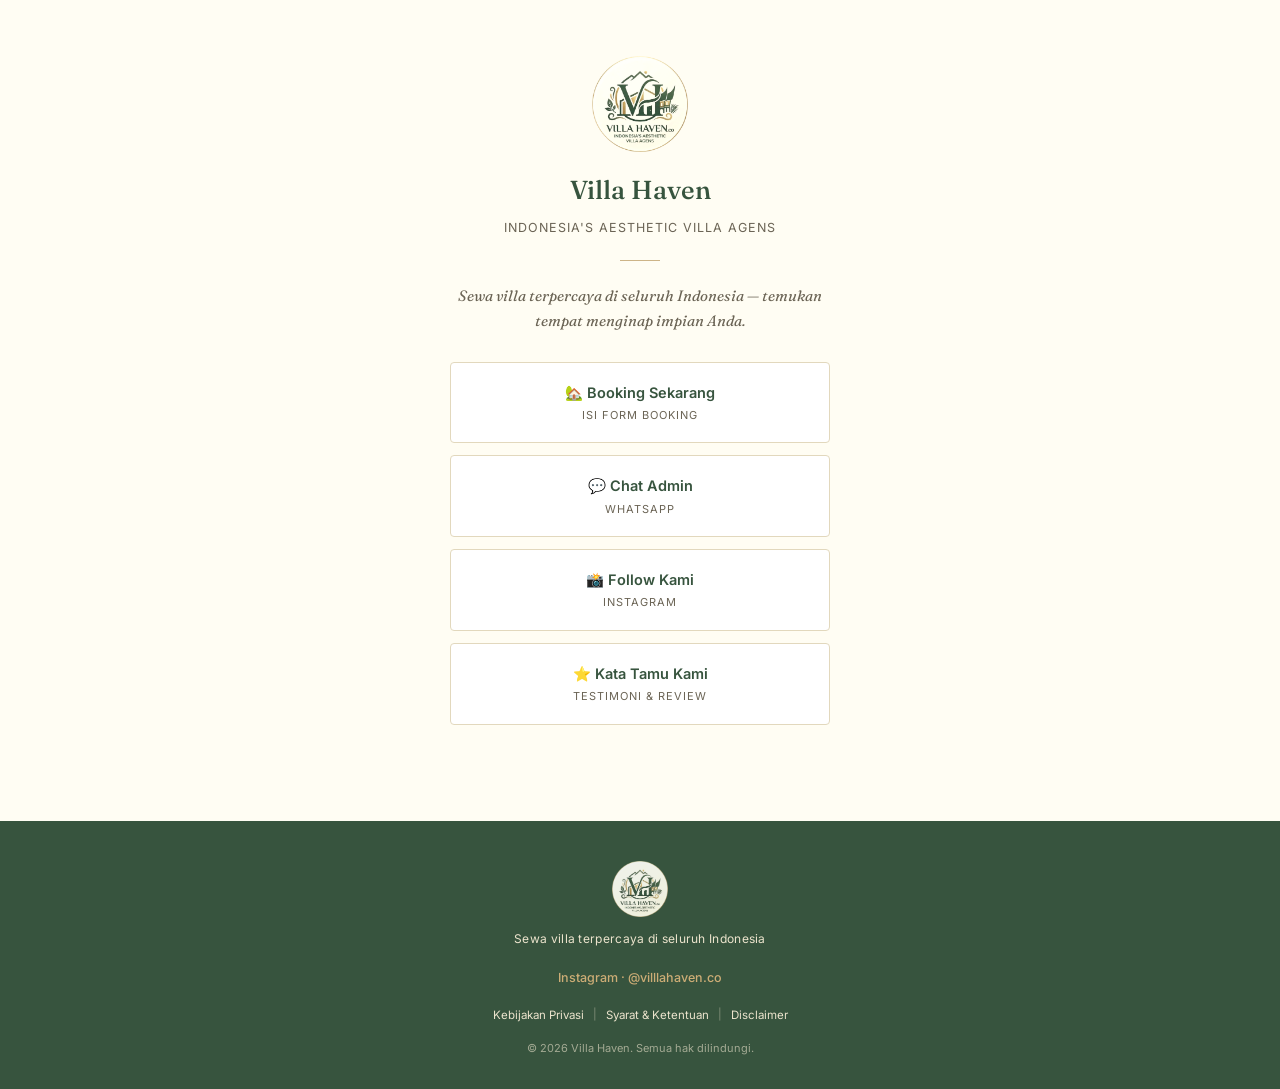
==== bio.html @ bc0345c0 "Add files via upload" ====
<!DOCTYPE html>
<html lang="id">
<head>
<meta charset="UTF-8">
<meta name="viewport" content="width=device-width, initial-scale=1.0">
<title>Villa Haven — Link</title>
<link rel="icon" href="logo.png">
<link rel="stylesheet" href="style.css">
</head>
<body>

<main class="bio-main">
  <img src="logo.png" alt="Villa Haven" class="logo">
  <h1>Villa Haven</h1>
  <p class="tagline">Indonesia's Aesthetic Villa Agens</p>
  <div class="divider"></div>
  <p class="statement">Sewa villa terpercaya di seluruh Indonesia — temukan tempat menginap impian Anda.</p>

  <div class="bio-links">
    <a href="index.html" class="bio-link">
      <span class="t">🏡 Booking Sekarang</span>
      <span class="s">Isi Form Booking</span>
    </a>

    <a href="#" id="linkWa" class="bio-link" target="_blank" rel="noopener noreferrer">
      <span class="t">💬 Chat Admin</span>
      <span class="s">WhatsApp</span>
    </a>

    <a href="#" id="linkIg" class="bio-link" target="_blank" rel="noopener noreferrer">
      <span class="t">📸 Follow Kami</span>
      <span class="s">Instagram</span>
    </a>

    <a href="testimoni.html" class="bio-link">
      <span class="t">⭐ Kata Tamu Kami</span>
      <span class="s">Testimoni &amp; Review</span>
    </a>
  </div>
</main>

<div id="global-footer"></div>

<script src="config.js"></script>
<script src="footer.js"></script>
<script>
  document.getElementById('linkWa').href =
    'https://wa.me/' + CONFIG.nomorWhatsApp + '?text=' + encodeURIComponent('Halo Villa Haven, saya mau tanya-tanya dulu.');
  document.getElementById('linkIg').href = 'https://instagram.com/' + CONFIG.instagramUsername;
</script>

</body>
</html>
---- style.css ----
/* ============================================================
   VILLA HAVEN — Gaya Situs
   ============================================================ */

@import url('https://fonts.googleapis.com/css2?family=Fraunces:opsz,wght@9..144,400;9..144,500;9..144,600&family=Inter:wght@400;500;600&display=swap');

:root {
  --hijau-tua: #37543e;
  --hijau-tua-2: #446852;
  --pasir: #fffdf3;
  --pasir-gelap: #ece4cd;
  --emas: #b8965a;
  --emas-terang: #cdad76;
  --teks: #2a2a24;
  --teks-lembut: #6b6455;
  --putih: #ffffff;
  --garis: #e2d8bd;
  --radius: 4px;
}

* { box-sizing: border-box; }

body {
  margin: 0;
  background: var(--pasir);
  color: var(--teks);
  font-family: 'Inter', -apple-system, sans-serif;
  line-height: 1.6;
  -webkit-font-smoothing: antialiased;
}

h1, h2, h3 {
  font-family: 'Fraunces', Georgia, serif;
  font-weight: 500;
  margin: 0;
  color: var(--hijau-tua);
}

a { color: inherit; }

.wrap {
  max-width: 560px;
  margin: 0 auto;
  padding: 0 20px;
}

/* ---------- HEADER ---------- */
.header {
  background: var(--hijau-tua);
  padding: 48px 0 40px;
  text-align: center;
}

.header img.logo {
  width: 88px;
  height: 88px;
  display: block;
  margin: 0 auto 18px;
}

.header h1 {
  color: var(--putih);
  font-size: 30px;
  letter-spacing: 0.3px;
}

.header p {
  color: var(--pasir-gelap);
  font-size: 15px;
  margin-top: 8px;
}

/* ---------- CARD FORM ---------- */
.card {
  background: var(--putih);
  border-radius: var(--radius);
  padding: 32px 28px;
  margin-top: -28px;
  box-shadow: 0 8px 30px rgba(28, 58, 51, 0.12);
}

.field {
  margin-bottom: 20px;
}

.field label {
  display: block;
  font-size: 13px;
  font-weight: 600;
  color: var(--hijau-tua);
  margin-bottom: 6px;
}

.field .hint {
  font-size: 12px;
  color: var(--teks-lembut);
  font-weight: 400;
  margin-left: 4px;
}

.field input,
.field textarea {
  width: 100%;
  padding: 12px 14px;
  border: 1px solid var(--garis);
  border-radius: var(--radius);
  font-family: inherit;
  font-size: 15px;
  color: var(--teks);
  background: var(--pasir);
}

.field input:focus,
.field textarea:focus {
  outline: none;
  border-color: var(--emas);
  background: var(--putih);
}

.field-row {
  display: flex;
  gap: 14px;
}

.field-row .field {
  flex: 1;
}

textarea {
  resize: vertical;
  min-height: 70px;
}

.btn {
  display: block;
  width: 100%;
  padding: 15px;
  background: var(--emas);
  color: var(--putih);
  border: none;
  border-radius: var(--radius);
  font-family: 'Inter', sans-serif;
  font-size: 15px;
  font-weight: 600;
  cursor: pointer;
  text-align: center;
  text-decoration: none;
}

.btn:hover { background: var(--emas-terang); }

.btn-outline {
  background: transparent;
  border: 1px solid var(--hijau-tua);
  color: var(--hijau-tua);
}

.btn-outline:hover { background: var(--hijau-tua); color: var(--putih); }

.error-msg {
  font-size: 13px;
  color: #a3402d;
  margin-top: 6px;
  display: none;
}

/* ---------- KONTAK MENGAMBANG ---------- */
.wa-float {
  position: fixed;
  right: 20px;
  bottom: 20px;
  background: var(--hijau-tua);
  color: var(--putih);
  width: 54px;
  height: 54px;
  border-radius: 50%;
  display: flex;
  align-items: center;
  justify-content: center;
  box-shadow: 0 4px 16px rgba(0,0,0,0.25);
  text-decoration: none;
  font-size: 24px;
}

/* ---------- INVOICE ---------- */
.invoice-header {
  text-align: center;
  padding: 40px 0 10px;
}

.invoice-header .check {
  width: 52px;
  height: 52px;
  border-radius: 50%;
  background: var(--emas);
  color: var(--putih);
  display: flex;
  align-items: center;
  justify-content: center;
  margin: 0 auto 16px;
  font-size: 26px;
}

.invoice-box {
  background: var(--putih);
  border-radius: var(--radius);
  padding: 28px;
  margin-top: 20px;
  box-shadow: 0 8px 30px rgba(28,58,51,0.1);
}

.invoice-no {
  text-align: center;
  font-family: 'Fraunces', serif;
  font-size: 20px;
  color: var(--hijau-tua);
  padding-bottom: 18px;
  border-bottom: 1px dashed var(--garis);
  margin-bottom: 18px;
}

.row {
  display: flex;
  justify-content: space-between;
  padding: 9px 0;
  font-size: 14.5px;
  border-bottom: 1px solid #f1ede2;
}

.row span:first-child { color: var(--teks-lembut); }
.row span:last-child { font-weight: 500; text-align: right; }

.pay-box {
  background: var(--pasir);
  border: 1px solid var(--garis);
  border-radius: var(--radius);
  padding: 18px 20px;
  margin-top: 22px;
}

.pay-box .label {
  font-size: 12px;
  color: var(--teks-lembut);
  text-transform: none;
}

.pay-box .value {
  font-size: 17px;
  font-weight: 600;
  color: var(--hijau-tua);
  margin-top: 2px;
}

.actions {
  margin-top: 24px;
  display: flex;
  flex-direction: column;
  gap: 10px;
}

/* ---------- FOOTER GLOBAL ---------- */
#global-footer {
  width: 100%;
  background: var(--hijau-tua);
  padding: 40px 20px 32px;
  text-align: center;
  margin-top: 48px;
}

.footer-logo {
  width: 56px;
  height: 56px;
  object-fit: contain;
  display: block;
  margin: 0 auto 12px;
  opacity: 0.92;
}

.footer-tagline {
  font-size: 12px;
  color: var(--pasir-gelap);
  letter-spacing: 0.3px;
  margin-bottom: 16px;
}

.footer-ig a {
  font-size: 12.5px;
  color: var(--emas-terang);
  text-decoration: none;
  font-weight: 500;
}

.footer-nav {
  margin-top: 16px;
  display: flex;
  justify-content: center;
  align-items: center;
  gap: 9px;
  flex-wrap: wrap;
}

.footer-nav a {
  font-size: 11.5px;
  color: var(--pasir-gelap);
  text-decoration: none;
}

.footer-nav a:hover { color: var(--putih); }

.footer-nav span {
  color: var(--pasir-gelap);
  opacity: 0.4;
  font-size: 11px;
}

.footer-copy {
  margin-top: 16px;
  font-size: 11px;
  color: var(--pasir-gelap);
  opacity: 0.6;
}

/* ---------- HALAMAN KEBIJAKAN (privacy/terms/disclaimer) ---------- */
.policy-main {
  max-width: 560px;
  margin: 0 auto;
  padding: 48px 20px 20px;
}

.policy-main h2 {
  font-size: 24px;
  margin-bottom: 18px;
}

.policy-main p,
.policy-main li {
  font-size: 14.5px;
  color: var(--teks-lembut);
  margin-bottom: 12px;
}

.policy-main ul {
  padding-left: 20px;
  margin-bottom: 16px;
}

.policy-main strong { color: var(--teks); }

.policy-back {
  display: inline-block;
  margin-top: 8px;
  margin-bottom: 32px;
  font-size: 13.5px;
  font-weight: 600;
  color: var(--hijau-tua);
  text-decoration: none;
}

/* ---------- HALAMAN BIO (link-in-bio) ---------- */
.bio-main {
  max-width: 420px;
  margin: 0 auto;
  padding: 56px 20px 0;
  text-align: center;
}

.bio-main .logo {
  width: 96px;
  height: 96px;
  margin: 0 auto 18px;
  display: block;
}

.bio-main h1 {
  font-size: 26px;
}

.bio-main .tagline {
  font-size: 12.5px;
  color: var(--teks-lembut);
  letter-spacing: 1px;
  text-transform: uppercase;
  margin-top: 6px;
}

.bio-main .divider {
  width: 40px;
  height: 1px;
  background: var(--emas);
  margin: 22px auto;
  opacity: 0.7;
}

.bio-main .statement {
  font-family: 'Fraunces', serif;
  font-style: italic;
  font-size: 15px;
  color: var(--teks-lembut);
  line-height: 1.7;
  margin-bottom: 28px;
}

.bio-links {
  display: flex;
  flex-direction: column;
  gap: 12px;
  padding-bottom: 48px;
}

.bio-link {
  display: flex;
  flex-direction: column;
  align-items: center;
  padding: 18px 20px;
  background: var(--putih);
  border: 1px solid var(--garis);
  border-radius: var(--radius);
  text-decoration: none;
}

.bio-link:hover {
  border-color: var(--emas);
}

.bio-link .t {
  font-size: 14.5px;
  font-weight: 600;
  color: var(--hijau-tua);
}

.bio-link .s {
  font-size: 11px;
  color: var(--teks-lembut);
  letter-spacing: 1px;
  text-transform: uppercase;
  margin-top: 3px;
}

/* ---------- HALAMAN TESTIMONI ---------- */
.testi-card {
  background: var(--putih);
  border: 1px solid var(--garis);
  border-radius: var(--radius);
  padding: 18px 20px;
  margin-bottom: 14px;
}

.testi-card .nama {
  font-weight: 600;
  color: var(--hijau-tua);
  font-size: 14px;
  margin-bottom: 3px;
}

.testi-card .villa {
  font-size: 12px;
  color: var(--emas);
  margin-bottom: 8px;
}

.testi-card .ulasan {
  font-size: 13.5px;
  color: var(--teks-lembut);
  font-style: italic;
}

@media (max-width: 420px) {
  .field-row { flex-direction: column; gap: 0; }
  .header { padding: 38px 0 34px; }
}
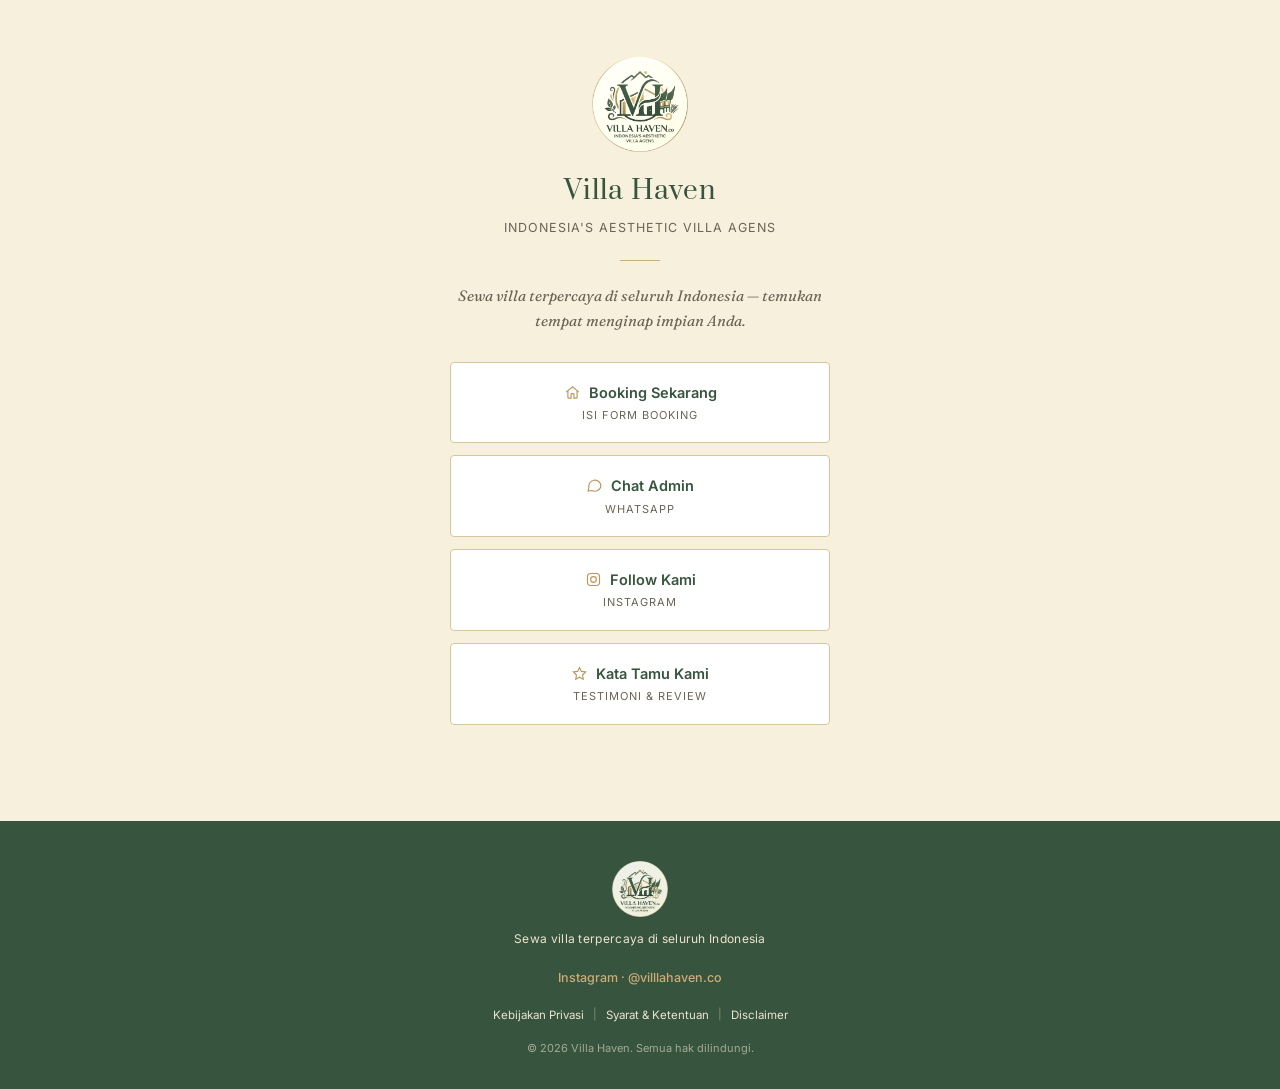
==== commit 3dcc182e: "Add files via upload" ====
--- a/bio.html
+++ b/bio.html
@@ -18,22 +18,22 @@
 
   <div class="bio-links">
     <a href="index.html" class="bio-link">
-      <span class="t">🏡 Booking Sekarang</span>
+      <span class="t"><svg class="bio-icon" viewBox="0 0 24 24" fill="none" stroke="currentColor" stroke-width="1.6"><path d="M3 11.5 12 4l9 7.5"/><path d="M5.5 10v9a1 1 0 0 0 1 1H10v-5.5a1 1 0 0 1 1-1h2a1 1 0 0 1 1 1V20h3.5a1 1 0 0 0 1-1v-9"/></svg>Booking Sekarang</span>
       <span class="s">Isi Form Booking</span>
     </a>
 
     <a href="#" id="linkWa" class="bio-link" target="_blank" rel="noopener noreferrer">
-      <span class="t">💬 Chat Admin</span>
+      <span class="t"><svg class="bio-icon" viewBox="0 0 24 24" fill="none" stroke="currentColor" stroke-width="1.6"><path d="M21 11.5a8.5 8.5 0 0 1-12.36 7.57L3 20l1.02-5.4A8.5 8.5 0 1 1 21 11.5Z"/></svg>Chat Admin</span>
       <span class="s">WhatsApp</span>
     </a>
 
     <a href="#" id="linkIg" class="bio-link" target="_blank" rel="noopener noreferrer">
-      <span class="t">📸 Follow Kami</span>
+      <span class="t"><svg class="bio-icon" viewBox="0 0 24 24" fill="none" stroke="currentColor" stroke-width="1.6"><rect x="3.5" y="3.5" width="17" height="17" rx="4.5"/><circle cx="12" cy="12" r="4"/><circle cx="17" cy="7" r="0.6" fill="currentColor" stroke="none"/></svg>Follow Kami</span>
       <span class="s">Instagram</span>
     </a>
 
     <a href="testimoni.html" class="bio-link">
-      <span class="t">⭐ Kata Tamu Kami</span>
+      <span class="t"><svg class="bio-icon" viewBox="0 0 24 24" fill="none" stroke="currentColor" stroke-width="1.6"><path d="M12 3.5 14.6 9l6 .9-4.3 4.2 1 6-5.3-2.8-5.3 2.8 1-6L3.4 9.9l6-.9Z"/></svg>Kata Tamu Kami</span>
       <span class="s">Testimoni &amp; Review</span>
     </a>
   </div>
--- a/style.css
+++ b/style.css
@@ -2,19 +2,19 @@
    VILLA HAVEN — Gaya Situs
    ============================================================ */
 
-@import url('https://fonts.googleapis.com/css2?family=Fraunces:opsz,wght@9..144,400;9..144,500;9..144,600&family=Inter:wght@400;500;600&display=swap');
+@import url('https://fonts.googleapis.com/css2?family=Prata&family=Fraunces:opsz,wght@9..144,400;9..144,500;9..144,600&family=Inter:wght@400;500;600&display=swap');
 
 :root {
   --hijau-tua: #37543e;
   --hijau-tua-2: #446852;
-  --pasir: #fffdf3;
+  --pasir: #f7f0dd;
   --pasir-gelap: #ece4cd;
   --emas: #b8965a;
   --emas-terang: #cdad76;
   --teks: #2a2a24;
   --teks-lembut: #6b6455;
   --putih: #ffffff;
-  --garis: #e2d8bd;
+  --garis: #d4c7a0;
   --radius: 4px;
 }
 
@@ -61,7 +61,8 @@
 .header h1 {
   color: var(--putih);
   font-size: 30px;
-  letter-spacing: 0.3px;
+  font-family: 'Prata', serif;
+  letter-spacing: 1px;
 }
 
 .header p {
@@ -75,7 +76,7 @@
   background: var(--putih);
   border-radius: var(--radius);
   padding: 32px 28px;
-  margin-top: -28px;
+  margin-top: 24px;
   box-shadow: 0 8px 30px rgba(28, 58, 51, 0.12);
 }
 
@@ -373,6 +374,8 @@
 
 .bio-main h1 {
   font-size: 26px;
+  font-family: 'Prata', serif;
+  letter-spacing: 1px;
 }
 
 .bio-main .tagline {
@@ -426,6 +429,16 @@
   font-size: 14.5px;
   font-weight: 600;
   color: var(--hijau-tua);
+  display: inline-flex;
+  align-items: center;
+  gap: 8px;
+}
+
+.bio-icon {
+  width: 17px;
+  height: 17px;
+  color: var(--emas);
+  flex-shrink: 0;
 }
 
 .bio-link .s {
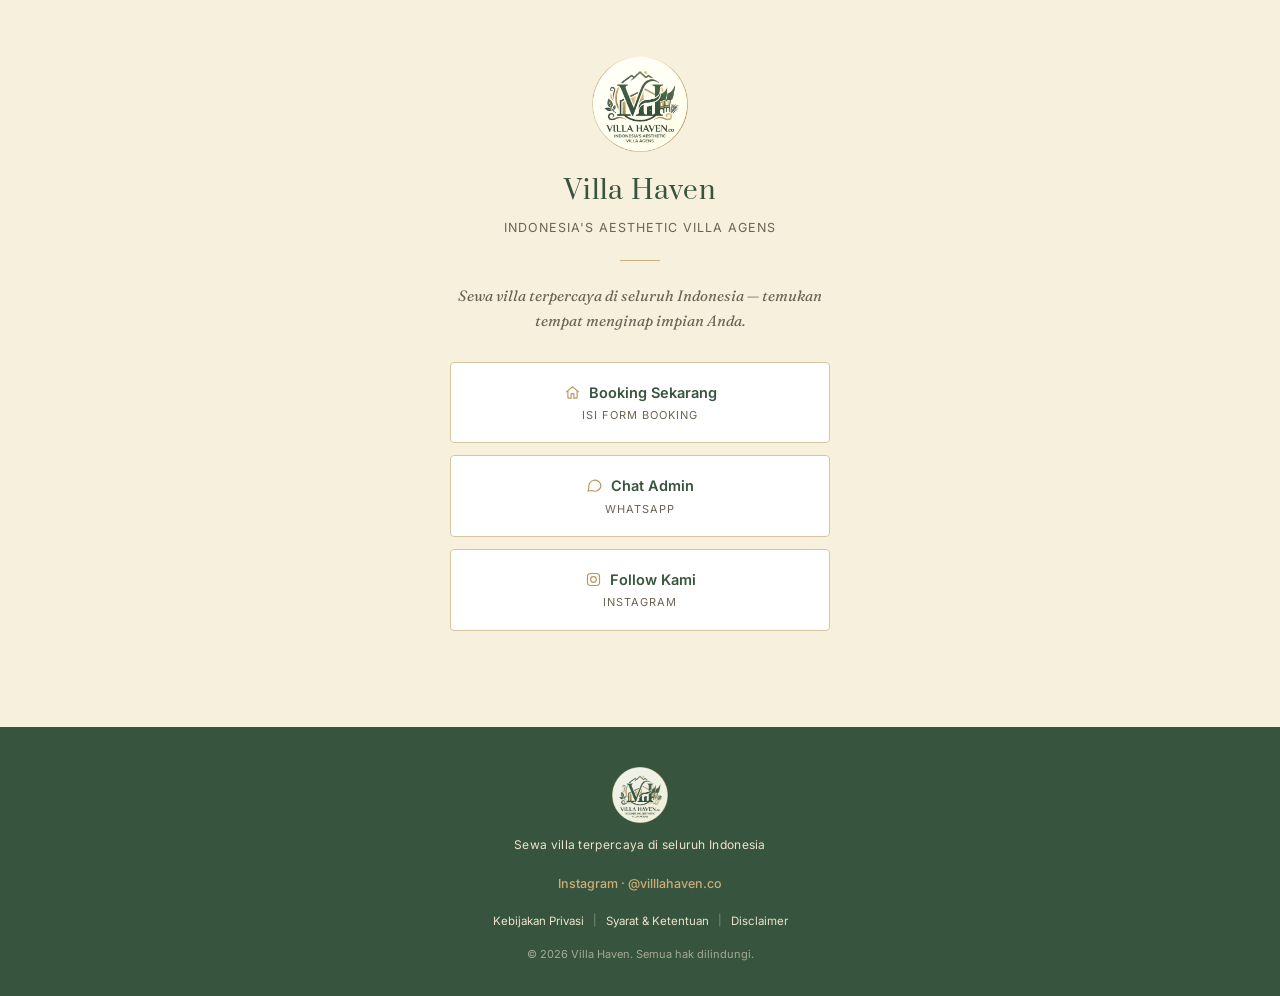
==== commit 236050c7: "Add files via upload" ====
--- a/bio.html
+++ b/bio.html
@@ -31,11 +31,6 @@
       <span class="t"><svg class="bio-icon" viewBox="0 0 24 24" fill="none" stroke="currentColor" stroke-width="1.6"><rect x="3.5" y="3.5" width="17" height="17" rx="4.5"/><circle cx="12" cy="12" r="4"/><circle cx="17" cy="7" r="0.6" fill="currentColor" stroke="none"/></svg>Follow Kami</span>
       <span class="s">Instagram</span>
     </a>
-
-    <a href="testimoni.html" class="bio-link">
-      <span class="t"><svg class="bio-icon" viewBox="0 0 24 24" fill="none" stroke="currentColor" stroke-width="1.6"><path d="M12 3.5 14.6 9l6 .9-4.3 4.2 1 6-5.3-2.8-5.3 2.8 1-6L3.4 9.9l6-.9Z"/></svg>Kata Tamu Kami</span>
-      <span class="s">Testimoni &amp; Review</span>
-    </a>
   </div>
 </main>
 
--- a/style.css
+++ b/style.css
@@ -477,6 +477,29 @@
   font-style: italic;
 }
 
+/* ---------- GALERI TESTIMONI (gambar) ---------- */
+.testi-gallery {
+  display: grid;
+  grid-template-columns: repeat(auto-fill, minmax(140px, 1fr));
+  gap: 12px;
+  margin-top: 20px;
+}
+
+.testi-img {
+  width: 100%;
+  border-radius: var(--radius);
+  border: 1px solid var(--garis);
+  display: block;
+}
+
+.testi-empty {
+  text-align: center;
+  color: var(--teks-lembut);
+  font-size: 13.5px;
+  margin-top: 24px;
+  font-style: italic;
+}
+
 @media (max-width: 420px) {
   .field-row { flex-direction: column; gap: 0; }
   .header { padding: 38px 0 34px; }
